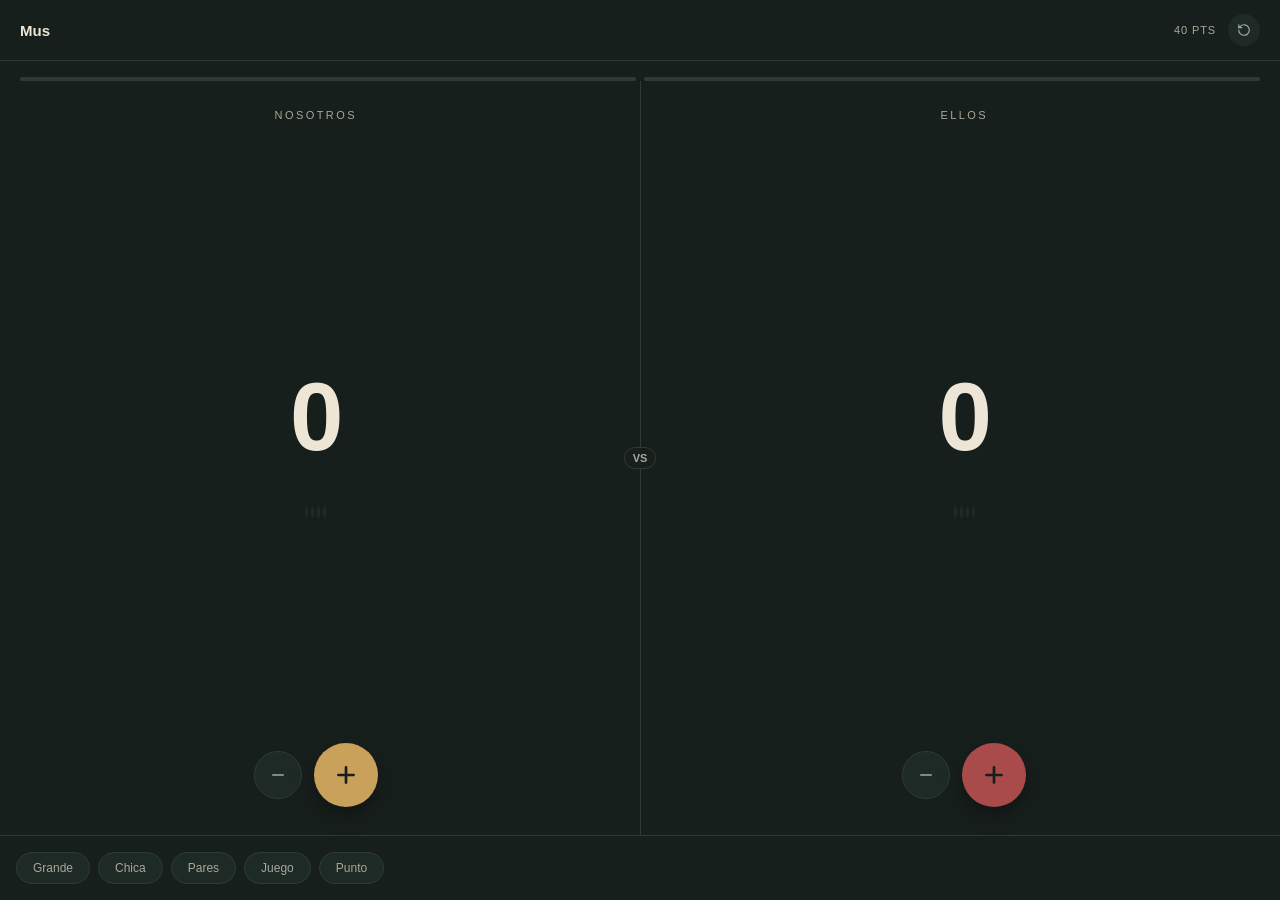
==== index.html @ 3dc984cc "Mus · Contador: PWA instalable, offline, con marcador de rayas Marcador de mus para la mesa: equipos" ====
<!DOCTYPE html>
<html lang="es">
<head>
  <meta charset="UTF-8" />
  <meta name="viewport" content="width=device-width, initial-scale=1.0, viewport-fit=cover, maximum-scale=1.0, user-scalable=no" />
  <title>Mus · Contador</title>
  <meta name="description" content="Marcador de mus para la mesa. Funciona sin conexión." />

  <link rel="manifest" href="./manifest.webmanifest" />
  <link rel="stylesheet" href="./styles.css" />

  <!-- PWA / móvil -->
  <meta name="theme-color" content="#171F1C" />
  <meta name="mobile-web-app-capable" content="yes" />
  <meta name="apple-mobile-web-app-capable" content="yes" />
  <meta name="apple-mobile-web-app-status-bar-style" content="black-translucent" />
  <meta name="apple-mobile-web-app-title" content="Mus" />
  <link rel="apple-touch-icon" href="./icons/icon-192.png" />
  <link rel="icon" type="image/png" href="./icons/icon-192.png" />
</head>
<body>
  <div id="app"></div>
  <script src="./app.js"></script>
</body>
</html>
---- styles.css ----
/* Mus · Contador — estilos (sin dependencias, todo local para funcionar offline) */

:root {
  --bg: #171F1C;
  --bg-soft: #1E2A25;
  --line: #2E3B34;
  --cream: #EDE6D6;
  --cream-dim: #A9A79A;
  --gold: #C9A15A;
  --wine: #A94B4B;

  /* Fuentes del sistema (sin CDN, para que funcione sin wifi) */
  --font-ui: -apple-system, BlinkMacSystemFont, "Segoe UI", Roboto, Helvetica, Arial, sans-serif;
  --font-num: "Segoe UI", -apple-system, BlinkMacSystemFont, Roboto, sans-serif;
}

* {
  box-sizing: border-box;
  -webkit-tap-highlight-color: transparent;
}

html, body {
  margin: 0;
  padding: 0;
  height: 100%;
}

body {
  background: var(--bg);
  color: var(--cream);
  font-family: var(--font-ui);
  /* Evitar zoom por doble toque y overscroll raro en móvil */
  overscroll-behavior: none;
  touch-action: manipulation;
  -webkit-user-select: none;
  user-select: none;
}

#app {
  display: flex;
  flex-direction: column;
  min-height: 100vh;
  /* Respeta el notch / barras del sistema */
  min-height: 100dvh;
  padding-top: env(safe-area-inset-top);
  padding-bottom: env(safe-area-inset-bottom);
}

button {
  font-family: inherit;
  cursor: pointer;
  border: none;
  background: none;
  color: inherit;
  padding: 0;
}

.tabnum { font-variant-numeric: tabular-nums; }

/* ---------- Header ---------- */
.header {
  display: flex;
  align-items: center;
  justify-content: space-between;
  padding: 14px 20px;
  border-bottom: 1px solid var(--line);
}
.header .brand {
  font-size: 15px;
  font-weight: 600;
  color: var(--cream);
}
.header .right {
  display: flex;
  align-items: center;
  gap: 12px;
}
.meta-label {
  font-size: 11px;
  letter-spacing: 0.08em;
  text-transform: uppercase;
  color: var(--cream-dim);
}
.icon-btn {
  width: 32px;
  height: 32px;
  border-radius: 999px;
  display: flex;
  align-items: center;
  justify-content: center;
  background: var(--bg-soft);
}
.icon-btn svg { width: 14px; height: 14px; }

/* ---------- Barra de progreso ---------- */
.progress {
  display: flex;
  gap: 8px;
  padding: 16px 20px 0;
}
.progress .track {
  flex: 1;
  height: 4px;
  border-radius: 999px;
  overflow: hidden;
  background: var(--line);
}
.progress .fill {
  height: 100%;
  border-radius: 999px;
  transition: width 0.4s ease;
}
.progress .track.right .fill { margin-left: auto; }

/* ---------- Marcador ---------- */
.board {
  display: flex;
  flex: 1;
  position: relative;
}
.team {
  flex: 1;
  display: flex;
  flex-direction: column;
  align-items: center;
  justify-content: space-between;
  padding: 28px 12px;
  gap: 8px;
}
.team .name {
  font-size: 11px;
  letter-spacing: 0.22em;
  text-transform: uppercase;
  font-weight: 500;
  color: var(--cream-dim);
}
.team .amarracos {
  font-size: 13px;
  font-weight: 700;
}
.team .score {
  font-size: clamp(64px, 22vw, 96px);
  line-height: 1;
  font-weight: 900;
  letter-spacing: -0.02em;
  color: var(--cream);
}
.team .score-block {
  display: flex;
  flex-direction: column;
  align-items: center;
  gap: 20px;
  margin: 12px 0;
}
.team .top {
  display: flex;
  flex-direction: column;
  align-items: center;
  gap: 8px;
  min-height: 34px;
}
.team .controls {
  display: flex;
  align-items: center;
  gap: 12px;
}
.btn-sub {
  width: 48px;
  height: 48px;
  border-radius: 999px;
  display: flex;
  align-items: center;
  justify-content: center;
  background: var(--bg-soft);
  border: 1px solid var(--line);
  transition: transform 0.08s;
}
.btn-add {
  width: 64px;
  height: 64px;
  border-radius: 999px;
  display: flex;
  align-items: center;
  justify-content: center;
  box-shadow: 0 8px 20px rgba(0,0,0,0.35);
  transition: transform 0.08s;
}
.btn-sub:active, .btn-add:active { transform: scale(0.9); }
.btn-sub svg { width: 18px; height: 18px; }
.btn-add svg { width: 26px; height: 26px; }

/* Divisor central */
.divider {
  display: flex;
  flex-direction: column;
  align-items: center;
  justify-content: center;
  padding: 0 8px;
  position: relative;
}
.divider .rule {
  height: 100%;
  width: 1px;
  background: var(--line);
}
.divider .vs {
  position: absolute;
  top: 50%;
  transform: translateY(-50%);
  font-size: 11px;
  font-weight: 700;
  padding: 4px 8px;
  border-radius: 999px;
  background: var(--bg);
  color: var(--cream-dim);
  border: 1px solid var(--line);
}

/* ---------- Rayas ---------- */
.rayas {
  display: flex;
  flex-wrap: wrap;
  gap: 12px;
  justify-content: center;
  max-width: 220px;
}
.rayas .group {
  position: relative;
  display: flex;
  align-items: flex-end;
  gap: 3px;
  height: 32px;
}
.rayas .bar {
  width: 3px;
  border-radius: 999px;
  transition: height 0.3s, background 0.3s;
}
.rayas .cross {
  position: absolute;
  left: -4px;
  right: -4px;
  top: 50%;
  height: 3px;
  border-radius: 999px;
  transform: rotate(-24deg);
}

/* ---------- Barra de pendientes ---------- */
.pendientes {
  padding: 12px 16px;
  display: flex;
  gap: 8px;
  overflow-x: auto;
  align-items: center;
  background: var(--bg-soft);
  border-top: 1px solid var(--line);
  border-bottom: 1px solid var(--line);
}
.pendientes .lbl {
  font-size: 10px;
  letter-spacing: 0.08em;
  text-transform: uppercase;
  color: var(--cream-dim);
  flex-shrink: 0;
}
.chip {
  flex-shrink: 0;
  display: flex;
  align-items: center;
  gap: 6px;
  padding: 6px 6px 6px 12px;
  border-radius: 999px;
  background: var(--bg);
  border: 1px solid var(--line);
}
.chip .txt { font-size: 11px; font-weight: 500; color: var(--cream); }
.chip svg { width: 11px; height: 11px; }
.chip .assign {
  height: 24px;
  padding: 0 8px;
  border-radius: 999px;
  font-size: 10px;
  font-weight: 700;
  display: flex;
  align-items: center;
}

/* ---------- Barra de lances ---------- */
.lances {
  padding: 16px;
  display: flex;
  gap: 8px;
  overflow-x: auto;
  border-top: 1px solid var(--line);
}
.lance-btn {
  flex-shrink: 0;
  padding: 8px 16px;
  border-radius: 999px;
  font-size: 12px;
  font-weight: 500;
  background: var(--bg-soft);
  color: var(--cream-dim);
  border: 1px solid var(--line);
  transition: transform 0.08s;
}
.lance-btn:active { transform: scale(0.95); }

/* ---------- Modales ---------- */
.overlay {
  position: fixed;
  inset: 0;
  z-index: 50;
  display: flex;
  background: rgba(0,0,0,0.55);
}
.overlay.center { align-items: center; justify-content: center; padding: 0 24px; }
.overlay.bottom { align-items: flex-end; justify-content: center; }

.sheet {
  width: 100%;
  max-width: 28rem;
  border-radius: 24px 24px 0 0;
  padding: 24px 24px 32px;
  background: var(--bg-soft);
  border-top: 1px solid var(--line);
  animation: slideUp 0.2s ease;
}
@keyframes slideUp {
  from { transform: translateY(20px); opacity: 0.6; }
  to { transform: translateY(0); opacity: 1; }
}
.sheet .row {
  display: flex;
  align-items: center;
  justify-content: space-between;
  margin-bottom: 8px;
}
.sheet .title { font-size: 16px; font-weight: 700; color: var(--cream); }
.sheet .sub { font-size: 12px; color: var(--cream-dim); margin: 0 0 24px; }
.sheet .close svg { width: 20px; height: 20px; }

.stepper {
  display: flex;
  flex-direction: column;
  align-items: center;
  gap: 12px;
  margin-bottom: 24px;
}
.stepper .cap {
  font-size: 11px;
  letter-spacing: 0.05em;
  text-transform: uppercase;
  color: var(--cream-dim);
}
.stepper .controls {
  display: flex;
  align-items: center;
  gap: 24px;
}
.stepper .step-btn {
  width: 44px;
  height: 44px;
  border-radius: 999px;
  display: flex;
  align-items: center;
  justify-content: center;
  background: var(--bg);
  border: 1px solid var(--line);
  transition: transform 0.08s;
}
.stepper .step-btn:active { transform: scale(0.9); }
.stepper .val {
  font-weight: 900;
  font-size: 44px;
  width: 64px;
  text-align: center;
  color: var(--cream);
}

.primary-btn {
  width: 100%;
  padding: 16px;
  border-radius: 12px;
  display: flex;
  align-items: center;
  justify-content: center;
  gap: 8px;
  font-weight: 600;
  font-size: 14px;
  color: var(--bg);
  transition: transform 0.08s;
}
.primary-btn:active { transform: scale(0.98); }
.primary-btn svg { width: 16px; height: 16px; }

/* Modal partida ganada */
.win-card {
  width: 100%;
  max-width: 24rem;
  border-radius: 24px;
  padding: 32px;
  display: flex;
  flex-direction: column;
  align-items: center;
  text-align: center;
  background: var(--bg-soft);
  animation: pop 0.22s ease;
}
@keyframes pop {
  from { transform: scale(0.94); opacity: 0.5; }
  to { transform: scale(1); opacity: 1; }
}
.win-card .kicker {
  font-size: 11px;
  letter-spacing: 0.25em;
  text-transform: uppercase;
  color: var(--cream-dim);
  margin-bottom: 8px;
}
.win-card .who {
  font-size: 32px;
  font-weight: 900;
  margin-bottom: 24px;
}
.win-card .count {
  display: flex;
  align-items: center;
  gap: 8px;
  margin-bottom: 32px;
}
.win-card .count .n { font-size: 13px; font-weight: 700; }
.win-card .count .u { font-size: 12px; color: var(--cream-dim); }

/* Utilidad: ocultar scrollbar horizontal en móvil */
.pendientes::-webkit-scrollbar,
.lances::-webkit-scrollbar { height: 0; }
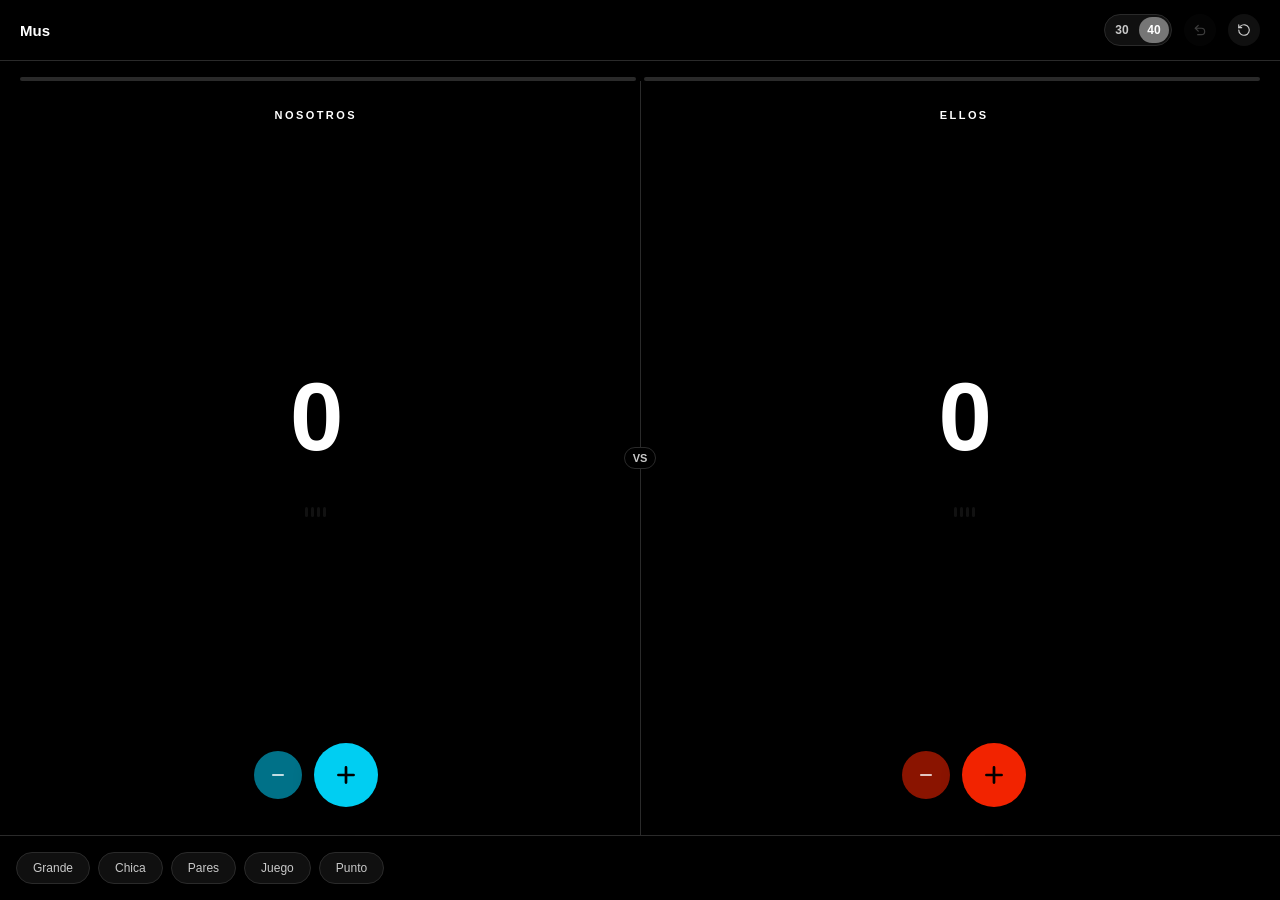
==== commit 2b16e451: "Nueva paleta: fondo negro, texto blanco y equipos cian/rojo - Fondo negro total (#000000) y todo el " ====
--- a/index.html
+++ b/index.html
@@ -10,7 +10,7 @@
   <link rel="stylesheet" href="./styles.css" />
 
   <!-- PWA / móvil -->
-  <meta name="theme-color" content="#171F1C" />
+  <meta name="theme-color" content="#000000" />
   <meta name="mobile-web-app-capable" content="yes" />
   <meta name="apple-mobile-web-app-capable" content="yes" />
   <meta name="apple-mobile-web-app-status-bar-style" content="black-translucent" />
--- a/styles.css
+++ b/styles.css
@@ -1,13 +1,16 @@
 /* Mus · Contador — estilos (sin dependencias, todo local para funcionar offline) */
 
 :root {
-  --bg: #171F1C;
-  --bg-soft: #1E2A25;
-  --line: #2E3B34;
-  --cream: #EDE6D6;
-  --cream-dim: #A9A79A;
-  --gold: #C9A15A;
-  --wine: #A94B4B;
+  --bg: #000000;          /* fondo: negro total */
+  --bg-soft: #101010;     /* tarjetas y superficies (casi negro) */
+  --line: #2A2A2A;        /* separadores / bordes */
+  --cream: #FFFFFF;       /* texto principal: blanco */
+  --cream-dim: #C9C9C9;   /* texto secundario: gris muy claro (legible) */
+  --gold: #00CEF2;        /* equipo "Nosotros" (cian) */
+  --gold-dark: #007188;   /* "Nosotros" restar (cian oscuro) */
+  --wine: #F22300;        /* equipo "Ellos" (rojo) */
+  --wine-dark: #8A1400;   /* "Ellos" restar (rojo oscuro) */
+  --meta-active: #767676; /* selector 30/40 activo (gris medio) */
 
   /* Fuentes del sistema (sin CDN, para que funcione sin wifi) */
   --font-ui: -apple-system, BlinkMacSystemFont, "Segoe UI", Roboto, Helvetica, Arial, sans-serif;
@@ -91,6 +94,34 @@
   background: var(--bg-soft);
 }
 .icon-btn svg { width: 14px; height: 14px; }
+.icon-btn[disabled] {
+  opacity: 0.3;
+  pointer-events: none;
+}
+
+/* Selector de meta 30 / 40 */
+.meta-toggle {
+  display: flex;
+  gap: 2px;
+  padding: 2px;
+  border-radius: 999px;
+  background: var(--bg-soft);
+  border: 1px solid var(--line);
+}
+.meta-opt {
+  min-width: 30px;
+  height: 26px;
+  padding: 0 8px;
+  border-radius: 999px;
+  font-size: 12px;
+  font-weight: 700;
+  color: var(--cream-dim);
+  transition: color 0.15s, background 0.15s;
+}
+.meta-opt.active {
+  background: var(--meta-active);
+  color: #fff;
+}
 
 /* ---------- Barra de progreso ---------- */
 .progress {
@@ -131,8 +162,37 @@
   font-size: 11px;
   letter-spacing: 0.22em;
   text-transform: uppercase;
-  font-weight: 500;
-  color: var(--cream-dim);
+  font-weight: 600;
+  color: var(--cream);
+}
+.team .name.editable {
+  cursor: pointer;
+  border-bottom: 1px dashed transparent;
+  padding-bottom: 2px;
+  transition: border-color 0.15s, color 0.15s;
+}
+.team .name.editable:hover,
+.team .name.editable:active {
+  color: var(--cream);
+  border-bottom-color: var(--line);
+}
+.team .name-input {
+  width: 130px;
+  max-width: 42vw;
+  text-align: center;
+  font-family: inherit;
+  font-size: 11px;
+  letter-spacing: 0.16em;
+  text-transform: uppercase;
+  font-weight: 600;
+  color: var(--cream);
+  background: var(--bg-soft);
+  border: 1px solid #666;
+  border-radius: 8px;
+  padding: 5px 8px;
+  outline: none;
+  -webkit-user-select: text;
+  user-select: text;
 }
 .team .amarracos {
   font-size: 13px;
@@ -171,8 +231,8 @@
   display: flex;
   align-items: center;
   justify-content: center;
-  background: var(--bg-soft);
-  border: 1px solid var(--line);
+  border: none;
+  /* el color de fondo (versión oscura del equipo) lo pone el JS en línea */
   transition: transform 0.08s;
 }
 .btn-add {
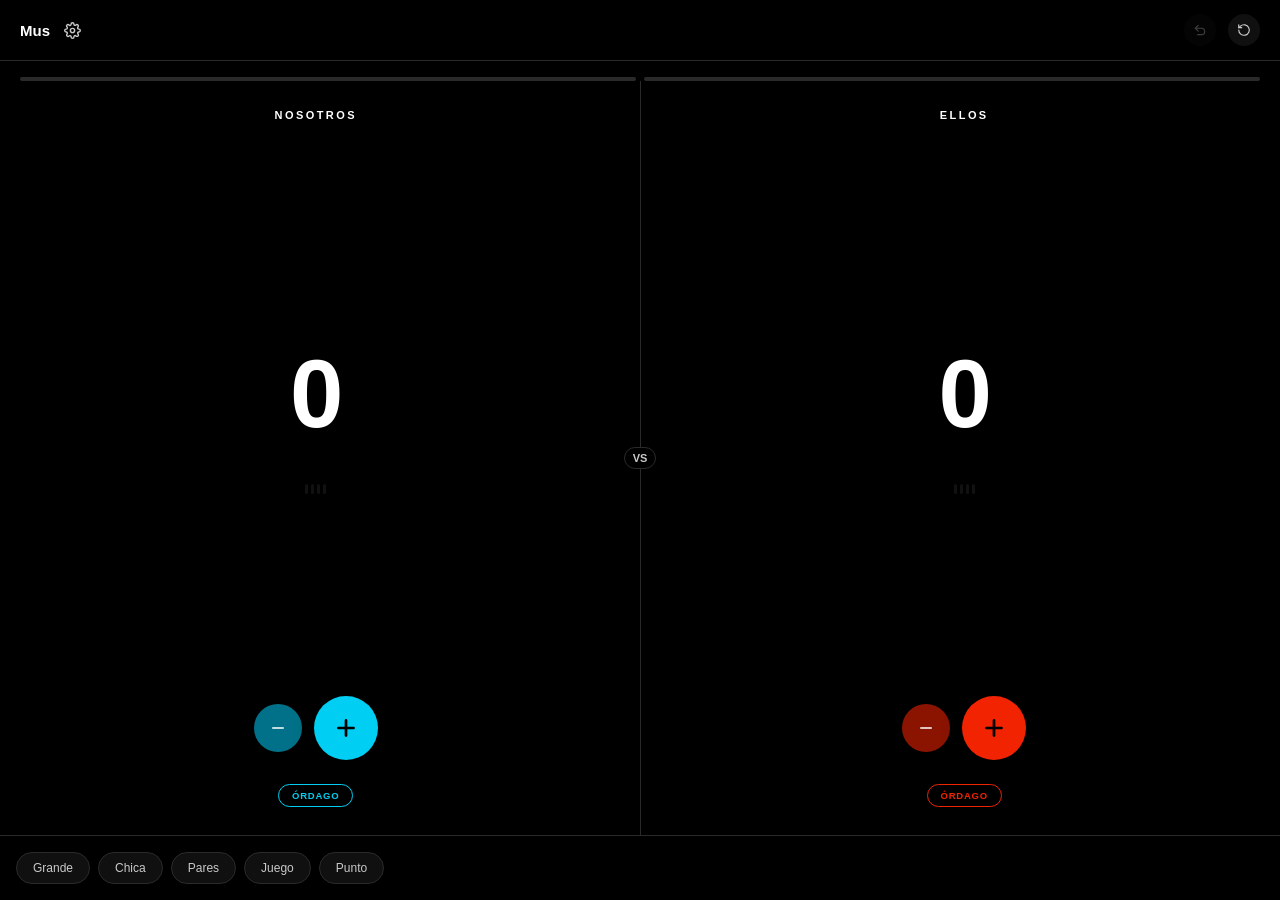
==== commit 250ff4e3: "Tarjeta social, compartir, pantalla encendida y vibracion - Open Graph / Twitter Cards en index.html" ====
--- a/index.html
+++ b/index.html
@@ -4,7 +4,22 @@
   <meta charset="UTF-8" />
   <meta name="viewport" content="width=device-width, initial-scale=1.0, viewport-fit=cover, maximum-scale=1.0, user-scalable=no" />
   <title>Mus · Contador</title>
-  <meta name="description" content="Marcador de mus para la mesa. Funciona sin conexión." />
+  <meta name="description" content="Marcador de mus para la mesa. Gratis, se instala y funciona sin conexión." />
+
+  <!-- Tarjeta al compartir el enlace (Open Graph / Twitter) -->
+  <meta property="og:type" content="website" />
+  <meta property="og:site_name" content="Mus · Contador" />
+  <meta property="og:title" content="Mus · Contador" />
+  <meta property="og:description" content="Marcador de mus para la mesa. Gratis, se instala y funciona sin conexión." />
+  <meta property="og:url" content="https://mus-contador.vercel.app/" />
+  <meta property="og:image" content="https://mus-contador.vercel.app/og.png" />
+  <meta property="og:image:width" content="1200" />
+  <meta property="og:image:height" content="630" />
+  <meta property="og:locale" content="es_ES" />
+  <meta name="twitter:card" content="summary_large_image" />
+  <meta name="twitter:title" content="Mus · Contador" />
+  <meta name="twitter:description" content="Marcador de mus para la mesa. Gratis, se instala y funciona sin conexión." />
+  <meta name="twitter:image" content="https://mus-contador.vercel.app/og.png" />
 
   <link rel="manifest" href="./manifest.webmanifest" />
   <link rel="stylesheet" href="./styles.css" />
--- a/styles.css
+++ b/styles.css
@@ -12,9 +12,8 @@
   --wine-dark: #8A1400;   /* "Ellos" restar (rojo oscuro) */
   --meta-active: #767676; /* selector 30/40 activo (gris medio) */
 
-  /* Fuentes del sistema (sin CDN, para que funcione sin wifi) */
+  /* Fuente del sistema (sin CDN, para que funcione sin wifi) */
   --font-ui: -apple-system, BlinkMacSystemFont, "Segoe UI", Roboto, Helvetica, Arial, sans-serif;
-  --font-num: "Segoe UI", -apple-system, BlinkMacSystemFont, Roboto, sans-serif;
 }
 
 * {
@@ -68,21 +67,33 @@
   padding: 14px 20px;
   border-bottom: 1px solid var(--line);
 }
+.header .brand-group {
+  display: flex;
+  align-items: center;
+  gap: 8px;
+}
 .header .brand {
   font-size: 15px;
   font-weight: 600;
   color: var(--cream);
 }
+.settings-btn {
+  display: flex;
+  align-items: center;
+  justify-content: center;
+  width: 28px;
+  height: 28px;
+  color: var(--cream-dim);
+  background: transparent;
+  transition: transform 0.08s, color 0.15s;
+}
+.settings-btn svg { width: 17px; height: 17px; }
+.settings-btn:hover, .settings-btn:active { color: var(--cream); }
+.settings-btn:active { transform: scale(0.9); }
 .header .right {
   display: flex;
   align-items: center;
   gap: 12px;
-}
-.meta-label {
-  font-size: 11px;
-  letter-spacing: 0.08em;
-  text-transform: uppercase;
-  color: var(--cream-dim);
 }
 .icon-btn {
   width: 32px;
@@ -224,6 +235,26 @@
   align-items: center;
   gap: 12px;
 }
+/* Grupo inferior: los +/- suben y el órdago queda debajo, con separación
+   para no pulsarlo sin querer. */
+.team .actions {
+  display: flex;
+  flex-direction: column;
+  align-items: center;
+  gap: 24px;
+}
+.ordago-btn {
+  padding: 5px 13px;
+  border-radius: 999px;
+  background: transparent;
+  border: 1.5px solid;
+  font-size: 9.5px;
+  font-weight: 700;
+  letter-spacing: 0.08em;
+  text-transform: uppercase;
+  transition: transform 0.08s, background 0.15s;
+}
+.ordago-btn:active { transform: scale(0.95); }
 .btn-sub {
   width: 48px;
   height: 48px;
@@ -337,10 +368,10 @@
 .chip .txt { font-size: 11px; font-weight: 500; color: var(--cream); }
 .chip svg { width: 11px; height: 11px; }
 .chip .assign {
-  height: 24px;
-  padding: 0 8px;
-  border-radius: 999px;
-  font-size: 10px;
+  height: 30px;
+  padding: 0 13px;
+  border-radius: 999px;
+  font-size: 12px;
   font-weight: 700;
   display: flex;
   align-items: center;
@@ -493,6 +524,80 @@
 .win-card .count .n { font-size: 13px; font-weight: 700; }
 .win-card .count .u { font-size: 12px; color: var(--cream-dim); }
 
+/* Confirmación de órdago */
+.confirm-msg {
+  font-size: 13px;
+  line-height: 1.5;
+  color: var(--cream-dim);
+  margin: 0 0 24px;
+  max-width: 22rem;
+}
+.confirm-actions {
+  display: flex;
+  gap: 10px;
+  width: 100%;
+}
+.confirm-actions .btn-ghost {
+  flex: 1;
+  padding: 16px;
+  border-radius: 12px;
+  font-weight: 600;
+  font-size: 14px;
+  color: var(--cream);
+  background: transparent;
+  border: 1px solid var(--line);
+  transition: transform 0.08s;
+}
+.confirm-actions .btn-ghost:active { transform: scale(0.98); }
+.confirm-actions .primary-btn { width: auto; flex: 1; }
+
+/* ---------- Panel de ajustes ---------- */
+.settings-group {
+  display: flex;
+  align-items: center;
+  justify-content: space-between;
+  gap: 12px;
+  padding: 4px 0 20px;
+}
+.settings-label { font-size: 14px; color: var(--cream); }
+.share-btn {
+  width: 100%;
+  display: flex;
+  align-items: center;
+  justify-content: center;
+  gap: 8px;
+  padding: 14px;
+  margin-bottom: 20px;
+  border-radius: 12px;
+  border: 1px solid var(--line);
+  background: transparent;
+  color: var(--cream);
+  font-size: 14px;
+  font-weight: 600;
+  transition: transform 0.08s;
+}
+.share-btn svg { width: 18px; height: 18px; }
+.share-btn:active { transform: scale(0.98); }
+.settings-links {
+  display: flex;
+  flex-direction: column;
+  border-top: 1px solid var(--line);
+}
+.settings-links a {
+  display: flex;
+  align-items: center;
+  justify-content: space-between;
+  padding: 16px 2px;
+  color: var(--cream);
+  text-decoration: none;
+  font-size: 15px;
+  border-bottom: 1px solid var(--line);
+  transition: color 0.15s;
+}
+.settings-links a:last-child { border-bottom: none; }
+.settings-links a span { color: var(--cream-dim); font-size: 20px; }
+.settings-links a:hover, .settings-links a:active { color: var(--cream-dim); }
+
 /* Utilidad: ocultar scrollbar horizontal en móvil */
 .pendientes::-webkit-scrollbar,
 .lances::-webkit-scrollbar { height: 0; }
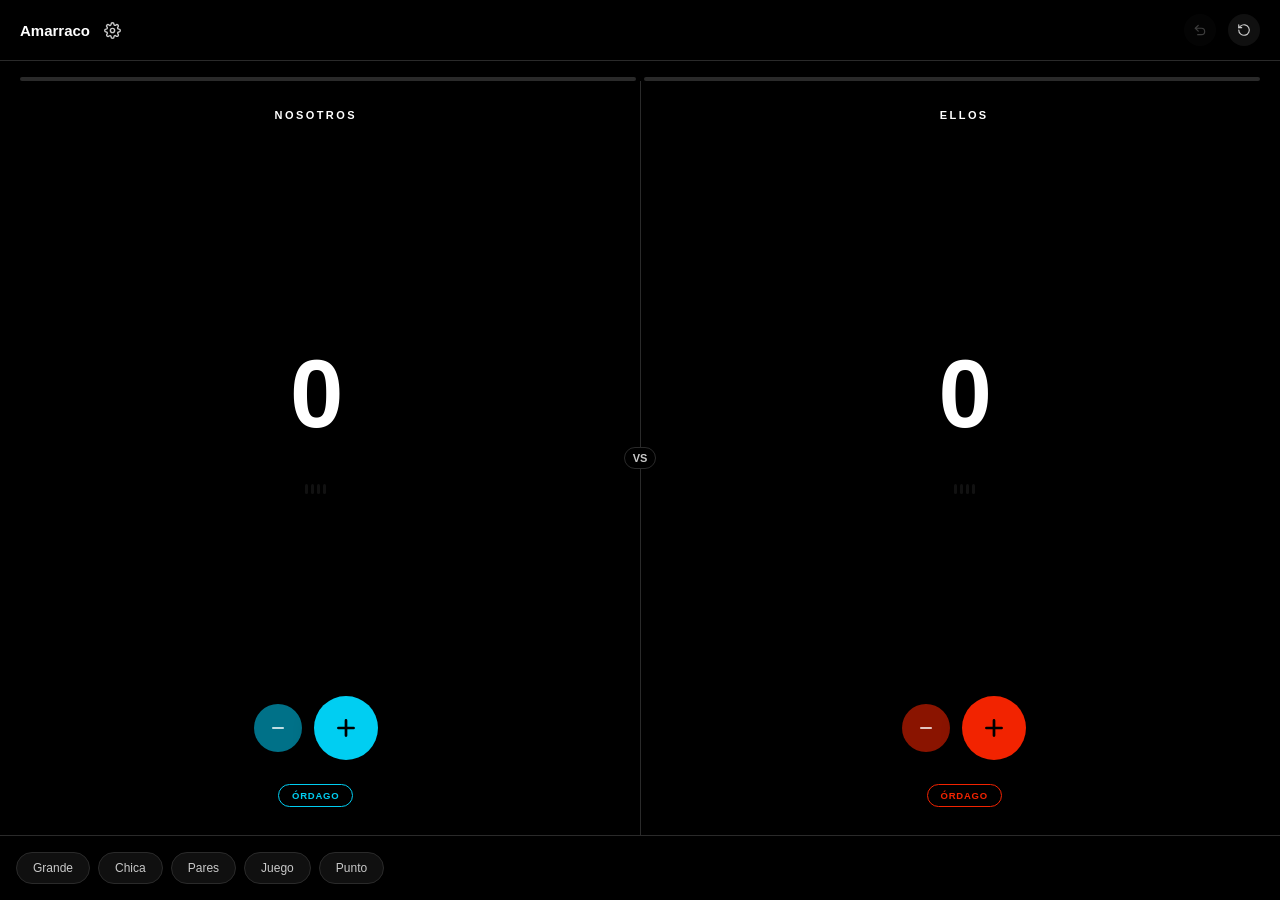
==== commit 9faf98a5: "Renombra la app a 'Amarraco' - Cabecera, titulo de pestaña, nombre al instalar (PWA) y etiquetas de " ====
--- a/index.html
+++ b/index.html
@@ -3,22 +3,22 @@
 <head>
   <meta charset="UTF-8" />
   <meta name="viewport" content="width=device-width, initial-scale=1.0, viewport-fit=cover, maximum-scale=1.0, user-scalable=no" />
-  <title>Mus · Contador</title>
+  <title>Amarraco · Marcador de mus</title>
   <meta name="description" content="Marcador de mus para la mesa. Gratis, se instala y funciona sin conexión." />
 
   <!-- Tarjeta al compartir el enlace (Open Graph / Twitter) -->
   <meta property="og:type" content="website" />
-  <meta property="og:site_name" content="Mus · Contador" />
-  <meta property="og:title" content="Mus · Contador" />
-  <meta property="og:description" content="Marcador de mus para la mesa. Gratis, se instala y funciona sin conexión." />
+  <meta property="og:site_name" content="Amarraco" />
+  <meta property="og:title" content="Amarraco" />
+  <meta property="og:description" content="Marcador de Mus para la mesa gratis" />
   <meta property="og:url" content="https://mus-contador.vercel.app/" />
   <meta property="og:image" content="https://mus-contador.vercel.app/og.png" />
   <meta property="og:image:width" content="1200" />
   <meta property="og:image:height" content="630" />
   <meta property="og:locale" content="es_ES" />
   <meta name="twitter:card" content="summary_large_image" />
-  <meta name="twitter:title" content="Mus · Contador" />
-  <meta name="twitter:description" content="Marcador de mus para la mesa. Gratis, se instala y funciona sin conexión." />
+  <meta name="twitter:title" content="Amarraco" />
+  <meta name="twitter:description" content="Marcador de Mus para la mesa gratis" />
   <meta name="twitter:image" content="https://mus-contador.vercel.app/og.png" />
 
   <link rel="manifest" href="./manifest.webmanifest" />
@@ -29,7 +29,7 @@
   <meta name="mobile-web-app-capable" content="yes" />
   <meta name="apple-mobile-web-app-capable" content="yes" />
   <meta name="apple-mobile-web-app-status-bar-style" content="black-translucent" />
-  <meta name="apple-mobile-web-app-title" content="Mus" />
+  <meta name="apple-mobile-web-app-title" content="Amarraco" />
   <link rel="apple-touch-icon" href="./icons/icon-192.png" />
   <link rel="icon" type="image/png" href="./icons/icon-192.png" />
 </head>
--- a/styles.css
+++ b/styles.css
@@ -552,6 +552,11 @@
 .confirm-actions .primary-btn { width: auto; flex: 1; }
 
 /* ---------- Panel de ajustes ---------- */
+.settings-sub {
+  margin: 0 0 20px;
+  font-size: 12px;
+  color: var(--cream-dim);
+}
 .settings-group {
   display: flex;
   align-items: center;
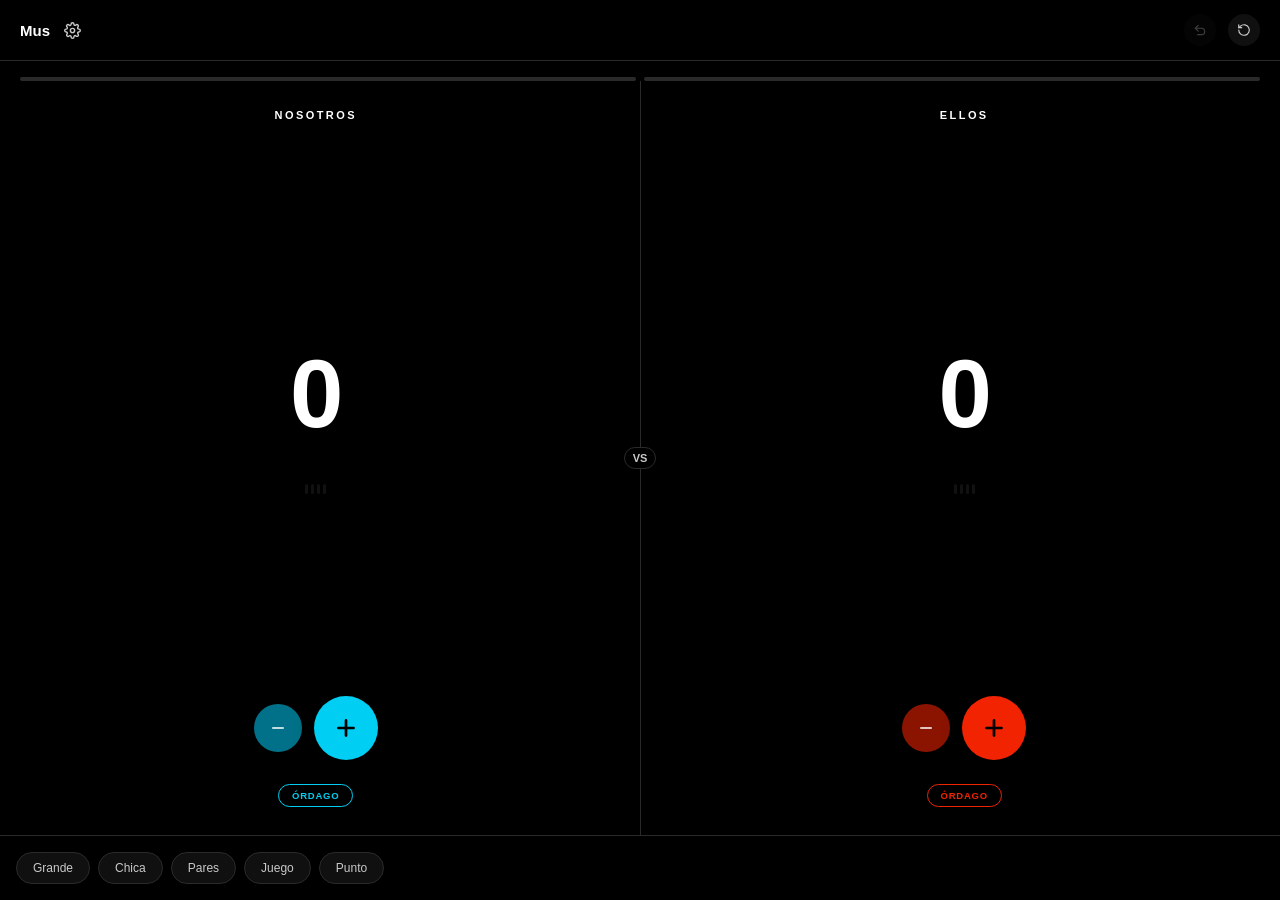
==== commit be1bc271: "Renombra la app de 'Amarraco' a 'Mus' Cambia el nombre en cabecera, titulo de pestaña, nombre al ins" ====
--- a/index.html
+++ b/index.html
@@ -3,13 +3,13 @@
 <head>
   <meta charset="UTF-8" />
   <meta name="viewport" content="width=device-width, initial-scale=1.0, viewport-fit=cover, maximum-scale=1.0, user-scalable=no" />
-  <title>Amarraco · Marcador de mus</title>
+  <title>Mus · Marcador para la mesa</title>
   <meta name="description" content="Marcador de mus para la mesa. Gratis, se instala y funciona sin conexión." />
 
   <!-- Tarjeta al compartir el enlace (Open Graph / Twitter) -->
   <meta property="og:type" content="website" />
-  <meta property="og:site_name" content="Amarraco" />
-  <meta property="og:title" content="Amarraco" />
+  <meta property="og:site_name" content="Mus" />
+  <meta property="og:title" content="Mus" />
   <meta property="og:description" content="Marcador de Mus para la mesa gratis" />
   <meta property="og:url" content="https://mus-contador.vercel.app/" />
   <meta property="og:image" content="https://mus-contador.vercel.app/og.png" />
@@ -17,7 +17,7 @@
   <meta property="og:image:height" content="630" />
   <meta property="og:locale" content="es_ES" />
   <meta name="twitter:card" content="summary_large_image" />
-  <meta name="twitter:title" content="Amarraco" />
+  <meta name="twitter:title" content="Mus" />
   <meta name="twitter:description" content="Marcador de Mus para la mesa gratis" />
   <meta name="twitter:image" content="https://mus-contador.vercel.app/og.png" />
 
@@ -29,7 +29,7 @@
   <meta name="mobile-web-app-capable" content="yes" />
   <meta name="apple-mobile-web-app-capable" content="yes" />
   <meta name="apple-mobile-web-app-status-bar-style" content="black-translucent" />
-  <meta name="apple-mobile-web-app-title" content="Amarraco" />
+  <meta name="apple-mobile-web-app-title" content="Mus" />
   <link rel="apple-touch-icon" href="./icons/icon-192.png" />
   <link rel="icon" type="image/png" href="./icons/icon-192.png" />
 </head>
